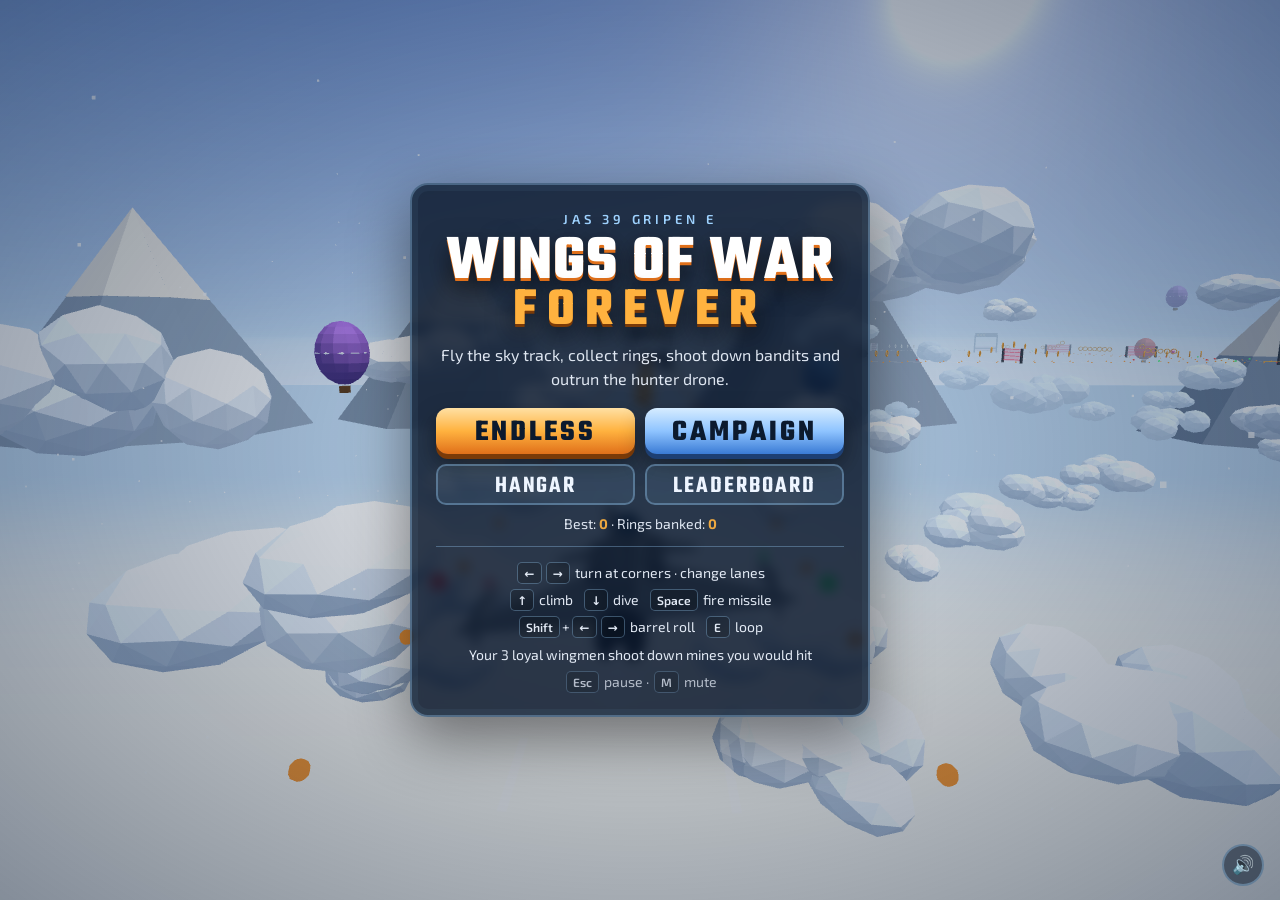
==== index.html @ 74e7300e "Final level 4 with the Sea Monster boss, bosses clear walls, glowing night mines, easier level 3 bos" ====
<!doctype html>
<html lang="en">
<head>
<meta charset="utf-8">
<meta name="viewport" content="width=device-width,initial-scale=1,maximum-scale=1,user-scalable=no,viewport-fit=cover">
<meta name="theme-color" content="#3a7bd5">
<title>Wings of War Forever</title>
<link rel="preload" href="game/fonts/teko-latin-700-normal.woff2" as="font" type="font/woff2" crossorigin>
<link rel="stylesheet" href="game/style.css">
</head>
<body>
<canvas id="game" aria-label="Wings of War Forever game"></canvas>

<div id="hud" class="hidden">
  <div class="hud-left">
    <div class="score" id="score">0</div>
    <div class="sub"><span id="dist">0</span> m <span class="mult" id="mult">x1</span></div>
  </div>
  <div class="hud-right">
    <div class="coins"><span class="coin-ico"></span><span id="coins">0</span></div>
    <button id="pauseBtn" class="icon-btn" aria-label="Pause">❚❚</button>
  </div>
  <div id="ammo"><span class="msl" id="mslL"></span><span class="loop-ico" id="loopIco">E</span><span class="msl" id="mslR"></span></div>
  <div id="topCenter">
    <div id="wingmen" title="Loyal wingmen: each one shoots down a mine you would have hit"><span class="lbl">Wingmen</span><span id="wmIcons" class="wm-icons"></span></div>
    <div id="levelBar" class="hidden"><div class="lbl" id="levelLbl"></div><div class="bar"><i id="levelFill"></i></div></div>
    <div id="bossBar" class="hidden"><div class="lbl" id="bossName"></div><div class="bar boss"><i id="bossFill"></i></div></div>
  </div>
  <div id="powers"></div>
  <div id="turnHint"></div>
  <div id="toast"></div>
</div>

<div id="menu" class="screen">
  <div class="panel">
    <div class="kicker">JAS 39 Gripen E</div>
    <h1><span>Wings of War</span><span>Forever</span></h1>
    <p class="tag">Fly the sky track, collect rings, shoot down bandits and outrun the hunter drone.</p>
    <div class="row-btns big">
      <button id="playBtn" class="big-btn">Endless</button>
      <button id="campaignBtn" class="big-btn alt">Campaign</button>
    </div>
    <div class="row-btns">
      <button id="hangarBtn" class="mid-btn">Hangar</button>
      <button id="boardBtn" class="mid-btn">Leaderboard</button>
    </div>
    <div class="best">Best: <b id="bestMenu">0</b> · Rings banked: <b id="bankMenu">0</b></div>
    <div class="controls">
      <div><kbd>←</kbd><kbd>→</kbd> turn at corners · change lanes</div>
      <div><kbd>↑</kbd> climb &nbsp; <kbd>↓</kbd> dive &nbsp; <kbd>Space</kbd> fire missile</div>
      <div><kbd>Shift</kbd>+<kbd>←</kbd><kbd>→</kbd> barrel roll &nbsp; <kbd>E</kbd> loop</div>
      <div>Your 3 loyal wingmen shoot down mines you would hit</div>
      <div class="touch-only">Phone: swipe to steer, climb and dive · tap to fire</div>
      <div class="dim"><kbd>Esc</kbd> pause · <kbd>M</kbd> mute</div>
    </div>
  </div>
</div>

<div id="board" class="screen hidden">
  <div class="panel">
    <div class="kicker">Top pilots on this device</div>
    <h2>Leaderboard</h2>
    <ol id="boardList" class="board"></ol>
    <button id="boardBack" class="big-btn">Back</button>
  </div>
</div>

<div id="hangar" class="screen hidden">
  <div class="panel">
    <div class="kicker">Paint your Gripen</div>
    <h2>Hangar</h2>
    <div class="best">Rings banked: <b id="hangarBank">0</b></div>
    <div id="skinList" class="skins"></div>
    <button id="hangarBack" class="big-btn">Back</button>
  </div>
</div>

<div id="campaign" class="screen hidden">
  <div class="panel">
    <div class="kicker">Four levels · four bosses</div>
    <h2>Campaign</h2>
    <div id="levelList" class="levels"></div>
    <button id="campaignBack" class="big-btn">Back</button>
  </div>
</div>

<div id="levelDone" class="screen hidden">
  <div class="panel">
    <div class="kicker" id="ldKicker">Level complete</div>
    <h2 id="ldTitle">Boss down!</h2>
    <div class="stats">
      <div><span>Total score</span><b id="ldScore">0</b></div>
      <div><span>Rings</span><b id="ldRings">0</b></div>
      <div><span>Bandits</span><b id="ldKills">0</b></div>
    </div>
    <button id="ldNext" class="big-btn">Next level</button>
    <button id="ldMenu" class="link-btn">Menu</button>
  </div>
</div>

<div id="pause" class="screen hidden">
  <div class="panel small">
    <h2>Paused</h2>
    <button id="resumeBtn" class="big-btn">Resume</button>
    <button id="quitBtn" class="link-btn">Back to menu</button>
  </div>
</div>

<div id="over" class="screen hidden">
  <div class="panel">
    <div class="kicker" id="deathMsg">Mission over</div>
    <h2 id="overTitle">Shot down</h2>
    <div class="stats">
      <div><span>Score</span><b id="finalScore">0</b></div>
      <div><span>Distance</span><b id="finalDist">0 m</b></div>
      <div><span>Rings</span><b id="finalCoins">0</b></div>
    </div>
    <div class="best" id="newBest">Best: <b>0</b></div>
    <div id="nameRow" class="name-row hidden">
      <label for="nameInput">Top 10! Your callsign:</label>
      <div class="name-input">
        <input id="nameInput" maxlength="12" autocomplete="off" spellcheck="false">
        <button id="saveBtn" class="mid-btn">Save</button>
      </div>
    </div>
    <button id="againBtn" class="big-btn">Fly again</button>
    <button id="overBoardBtn" class="link-btn">Leaderboard</button>
    <button id="menuBtn" class="link-btn">Menu</button>
  </div>
</div>

<button id="muteBtn" class="icon-btn mute" aria-label="Mute">🔊</button>
<div id="loading" class="screen"><div class="panel small"><h2>Loading…</h2></div></div>

<script type="module" src="game/main.js"></script>
</body>
</html>
---- game/style.css ----
@font-face { font-family: "Teko"; font-weight: 500; font-display: swap; src: url("fonts/teko-latin-500-normal.woff2") format("woff2"); }
@font-face { font-family: "Teko"; font-weight: 600; font-display: swap; src: url("fonts/teko-latin-600-normal.woff2") format("woff2"); }
@font-face { font-family: "Teko"; font-weight: 700; font-display: swap; src: url("fonts/teko-latin-700-normal.woff2") format("woff2"); }
@font-face { font-family: "Exo 2"; font-weight: 400; font-display: swap; src: url("fonts/exo-2-latin-400-normal.woff2") format("woff2"); }
@font-face { font-family: "Exo 2"; font-weight: 600; font-display: swap; src: url("fonts/exo-2-latin-600-normal.woff2") format("woff2"); }
@font-face { font-family: "Exo 2"; font-weight: 700; font-display: swap; src: url("fonts/exo-2-latin-700-normal.woff2") format("woff2"); }

:root {
  --accent: #ffb23f;
  --accent-deep: #e0701a;
  --sky: #9fd3ff;
  --ink: #0c1a2e;
  --paper: #eef5ff;
  --panel: rgba(12, 26, 46, 0.84);
  --line: rgba(159, 211, 255, 0.35);
  --display: "Teko", "Arial Narrow", "Impact", sans-serif;
  --body: "Exo 2", "Segoe UI", system-ui, sans-serif;
}
* { box-sizing: border-box; }
html, body {
  margin: 0; height: 100%; overflow: hidden; background: #3a7bd5;
  font-family: var(--body); color: var(--paper);
  -webkit-user-select: none; user-select: none; touch-action: none;
  -webkit-tap-highlight-color: transparent;
}
canvas#game { position: fixed; inset: 0; width: 100%; height: 100%; display: block; }
.hidden { display: none !important; }

/* ---------- HUD ---------- */
#hud { position: fixed; inset: 0; pointer-events: none; }
.hud-left { position: absolute; top: max(12px, env(safe-area-inset-top)); left: 16px; }
.hud-right { position: absolute; top: max(14px, env(safe-area-inset-top)); right: 16px; display: flex; gap: 12px; align-items: center; }
.score { font-family: var(--display); font-size: 46px; line-height: .9; font-weight: 600; letter-spacing: .02em; text-shadow: 0 2px 0 #0008, 0 0 14px #0005; font-variant-numeric: tabular-nums; }
.sub { font-size: 15px; font-weight: 600; text-shadow: 0 1px 0 #0009; font-variant-numeric: tabular-nums; }
.mult { display: inline-block; margin-left: 6px; padding: 0 8px; border-radius: 10px; background: var(--accent); color: var(--ink); font-weight: 700; font-size: 13px; }
.coins { display: flex; align-items: center; gap: 7px; font-family: var(--display); font-size: 34px; font-weight: 600; line-height: 1; text-shadow: 0 2px 0 #0008; font-variant-numeric: tabular-nums; }
.coin-ico { width: 20px; height: 20px; border-radius: 50%; border: 4px solid var(--accent); box-shadow: 0 0 10px #ffb23faa; }
#ammo { position: absolute; bottom: max(18px, env(safe-area-inset-bottom)); left: 50%; transform: translateX(-50%); display: flex; gap: 10px; }
.msl { width: 34px; height: 8px; border-radius: 4px 8px 8px 4px; background: #fff; box-shadow: 0 0 8px #fff8; transition: opacity .2s; }
.msl.empty { opacity: .2; }
#powers { position: absolute; top: calc(max(12px, env(safe-area-inset-top)) + 76px); left: 16px; display: flex; flex-direction: column; gap: 6px; }
.power { display: flex; align-items: center; gap: 8px; font-size: 13px; font-weight: 700; text-shadow: 0 1px 0 #000a; }
.power .bar { width: 90px; height: 7px; border-radius: 4px; background: #0006; overflow: hidden; }
.power .bar i { display: block; height: 100%; border-radius: 4px; }
#toast, #turnHint {
  position: absolute; left: 50%; transform: translate(-50%, 0) scale(.9); opacity: 0;
  font-family: var(--display); font-weight: 700; color: var(--accent); text-shadow: 0 3px 0 #000a, 0 0 18px #0008;
  transition: opacity .2s, transform .2s; white-space: nowrap; letter-spacing: .04em; text-transform: uppercase;
}
#toast { top: 22%; font-size: 44px; }
#turnHint { top: 36%; font-size: 64px; color: #fff; }
#toast.show, #turnHint.show { opacity: 1; transform: translate(-50%, 0) scale(1); }

.icon-btn {
  pointer-events: auto; width: 42px; height: 42px; border-radius: 50%; border: 2px solid var(--line);
  background: rgba(12, 26, 46, 0.55); color: var(--paper); font-size: 15px; cursor: pointer;
  display: grid; place-items: center; padding: 0;
}
.icon-btn:hover { border-color: var(--accent); }
.mute { position: fixed; bottom: max(14px, env(safe-area-inset-bottom)); right: 16px; z-index: 20; font-size: 18px; }

/* ---------- Screens ---------- */
.screen {
  position: fixed; inset: 0; display: grid; place-items: center; padding: 16px; z-index: 10;
  background: radial-gradient(ellipse at center, rgba(10, 30, 60, 0.05), rgba(10, 30, 60, 0.5));
}
.panel {
  width: min(460px, 100%); text-align: center; padding: 26px 24px 20px; border-radius: 18px;
  background: var(--panel); border: 2px solid var(--line);
  box-shadow: 0 20px 60px #0007, inset 0 0 0 6px rgba(159, 211, 255, 0.05);
  backdrop-filter: blur(6px); -webkit-backdrop-filter: blur(6px);
}
.panel.small { width: min(320px, 100%); }
#deathMsg { white-space: normal; letter-spacing: .12em; line-height: 1.45; }
.kicker { font-size: 13px; font-weight: 600; letter-spacing: .3em; text-transform: uppercase; color: var(--sky); white-space: nowrap; }
h1 {
  margin: 10px 0 6px; font-family: var(--display); font-weight: 700; line-height: .82; letter-spacing: .03em;
  text-transform: uppercase; color: #fff;
  text-shadow: 0 3px 0 var(--accent-deep), 0 10px 26px #000a;
}
h1 span { display: block; white-space: nowrap; }
h1 span:first-child { font-size: clamp(40px, 12.5vw, 64px); }
h1 span:last-child { font-size: clamp(34px, 10.5vw, 54px); color: var(--accent); text-shadow: 0 3px 0 #7a3a08, 0 10px 26px #000a; letter-spacing: .18em; }
h2 { margin: 4px 0 12px; font-family: var(--display); font-size: 48px; line-height: 1; font-weight: 700; color: #fff; text-transform: uppercase; letter-spacing: .04em; }
.tag { margin: 10px 0 18px; opacity: .92; line-height: 1.45; }
.big-btn {
  display: block; width: 100%; margin: 6px 0 12px; padding: 10px 18px 6px; border: 0; border-radius: 12px; cursor: pointer;
  font-family: var(--display); font-size: 34px; line-height: 1; font-weight: 700; letter-spacing: .1em; text-transform: uppercase;
  color: var(--ink); background: linear-gradient(#ffe0a3, var(--accent) 50%, var(--accent-deep));
  box-shadow: 0 5px 0 #7a3a08, 0 10px 24px #0007;
}
.big-btn:active { transform: translateY(3px); box-shadow: 0 2px 0 #7a3a08; }
.link-btn { background: none; border: 0; color: var(--paper); opacity: .8; font: inherit; cursor: pointer; text-decoration: underline; padding: 6px; }
.best { font-size: 14px; opacity: .92; margin: 4px 0 10px; }
.best b { color: var(--accent); }
#newBest.record b, #newBest.record { color: var(--accent); font-weight: 700; }
.controls { margin-top: 14px; padding-top: 12px; border-top: 1px solid var(--line); font-size: 14px; line-height: 1.95; opacity: .94; }
.controls .dim { opacity: .75; }
kbd {
  display: inline-block; min-width: 24px; padding: 0 6px; margin: 0 2px; border-radius: 5px; border: 1px solid var(--line);
  background: #0003; font: 600 12px/20px var(--body);
}
.touch-only { display: none; }
@media (hover: none) and (pointer: coarse) { .touch-only { display: block; } }
.stats { display: grid; grid-template-columns: repeat(3, 1fr); gap: 8px; margin: 6px 0 12px; }
.stats div { background: #0003; border-radius: 10px; padding: 8px 4px 4px; }
.stats span { display: block; font-size: 11px; letter-spacing: .14em; text-transform: uppercase; opacity: .75; }
.stats b { font-family: var(--display); font-size: 32px; line-height: 1.1; font-weight: 600; color: var(--paper); font-variant-numeric: tabular-nums; }
@media (max-width: 420px) {
  .panel { padding: 22px 16px 16px; }
  .score { font-size: 38px; }
  #turnHint { font-size: 52px; }
}

/* ---------- menu buttons, leaderboard, hangar, name entry ---------- */
.row-btns { display: grid; grid-template-columns: 1fr 1fr; gap: 10px; margin: 0 0 10px; }
.mid-btn {
  padding: 8px 12px 5px; border-radius: 10px; border: 2px solid var(--line); cursor: pointer;
  background: rgba(159, 211, 255, 0.1); color: var(--paper);
  font-family: var(--display); font-size: 24px; line-height: 1; font-weight: 600; letter-spacing: .08em; text-transform: uppercase;
}
.mid-btn:hover:not(:disabled) { border-color: var(--accent); color: #fff; }
.mid-btn:disabled { opacity: .45; cursor: default; }
.mid-btn.on { background: var(--accent); color: var(--ink); border-color: var(--accent); }
.board { list-style: none; margin: 6px 0 14px; padding: 0; text-align: left; counter-reset: rank; }
.board li {
  counter-increment: rank; display: grid; grid-template-columns: 34px 1fr auto auto; gap: 10px; align-items: baseline;
  padding: 6px 10px; border-radius: 8px; font-variant-numeric: tabular-nums;
}
.board li:nth-child(odd) { background: #0003; }
.board li::before { content: counter(rank); font-family: var(--display); font-size: 24px; line-height: 1; color: var(--sky); }
.board li:nth-child(-n+3)::before { color: var(--accent); }
.board li.me { outline: 2px solid var(--accent); }
.board .nm { font-weight: 600; overflow: hidden; text-overflow: ellipsis; white-space: nowrap; }
.board .sc { font-family: var(--display); font-size: 24px; line-height: 1; }
.board .ds { font-size: 12px; opacity: .7; min-width: 52px; text-align: right; }
.board .empty { opacity: .7; text-align: center; display: block; padding: 16px; }
.board .empty::before { content: none; }
.skins { display: grid; grid-template-columns: 1fr 1fr; gap: 10px; margin: 8px 0 14px; }
.skin { background: #0003; border-radius: 12px; padding: 10px; display: flex; flex-direction: column; gap: 8px; align-items: stretch; }
.skin.equipped { outline: 2px solid var(--accent); }
.swatch { height: 46px; border-radius: 8px; box-shadow: inset 0 0 0 1px #fff3; }
.skin-name { font-weight: 700; }
.skin .mid-btn { font-size: 20px; }
.name-row { margin: 4px 0 12px; }
.name-row label { display: block; font-size: 13px; font-weight: 600; color: var(--accent); margin-bottom: 6px; }
.name-input { display: flex; gap: 8px; }
.name-input input {
  flex: 1; min-width: 0; padding: 8px 12px; border-radius: 10px; border: 2px solid var(--line); background: #0004; color: #fff;
  font: 600 18px var(--body); -webkit-user-select: text; user-select: text;
}
.name-input input:focus { outline: none; border-color: var(--accent); }
.loop-ico {
  width: 26px; height: 26px; margin-top: -9px; border-radius: 50%; border: 2px solid #fff; display: grid; place-items: center;
  font: 700 13px var(--body); color: #fff; box-shadow: 0 0 8px #fff8; transition: opacity .2s;
}
.loop-ico.empty { opacity: .25; }
@media (max-width: 420px) { .skins { grid-template-columns: 1fr 1fr; } .board li { gap: 6px; } }

/* ---------- campaign, wingmen, level and boss bars ---------- */
.row-btns.big { margin-bottom: 10px; }
.row-btns.big .big-btn { margin: 0; font-size: 30px; }
.big-btn.alt { background: linear-gradient(#d6ecff, #8fc4ff 50%, #3a7bd5); box-shadow: 0 5px 0 #1d3f73, 0 10px 24px #0007; }
.big-btn.alt:active { box-shadow: 0 2px 0 #1d3f73; }
#topCenter {
  position: absolute; top: max(12px, env(safe-area-inset-top)); left: 50%; transform: translateX(-50%);
  display: flex; flex-direction: column; align-items: center; gap: 6px; width: min(44vw, 300px); text-shadow: 0 1px 0 #0009;
}
#wingmen { display: flex; align-items: center; gap: 6px; }
#topCenter .lbl { font-size: 11px; font-weight: 700; letter-spacing: .16em; text-transform: uppercase; }
.wm-icons { display: flex; gap: 3px; }
.wm svg { width: 22px; height: 22px; fill: #fff; display: block; filter: drop-shadow(0 1px 1px #0009); }
.wm.lost svg { fill: none; stroke: #ffffff80; stroke-width: 1.2; }
#levelBar, #bossBar { width: 100%; text-align: center; }
#topCenter .bar { height: 8px; border-radius: 4px; background: #0006; overflow: hidden; margin-top: 3px; }
#topCenter .bar i { display: block; height: 100%; width: 0; background: var(--accent); border-radius: 4px; transition: width .2s; }
#topCenter .bar.boss { height: 12px; border: 1px solid #ff6a6a99; }
#topCenter .bar.boss i { background: linear-gradient(90deg, #ff3b3b, #ff8a3b); }
#bossName { color: #ffc2c2; }
.levels { display: flex; flex-direction: column; gap: 8px; margin: 8px 0 14px; }
.level-card { display: grid; grid-template-columns: 58px 1fr auto; gap: 12px; align-items: center; background: #0003; border-radius: 12px; padding: 8px 10px 8px 8px; text-align: left; }
.level-card .swatch { height: 52px; }
.level-card .t { font-family: var(--display); font-size: 28px; line-height: .95; font-weight: 600; }
.level-card .d { font-size: 12px; opacity: .8; line-height: 1.35; }
.level-card.locked { opacity: .55; }
.level-card.cleared .t::after { content: " ✓"; color: var(--accent); }
@media (max-width: 420px) {
  #topCenter { top: calc(max(12px, env(safe-area-inset-top)) + 48px); width: 62vw; }
  .row-btns.big .big-btn { font-size: 26px; }
}
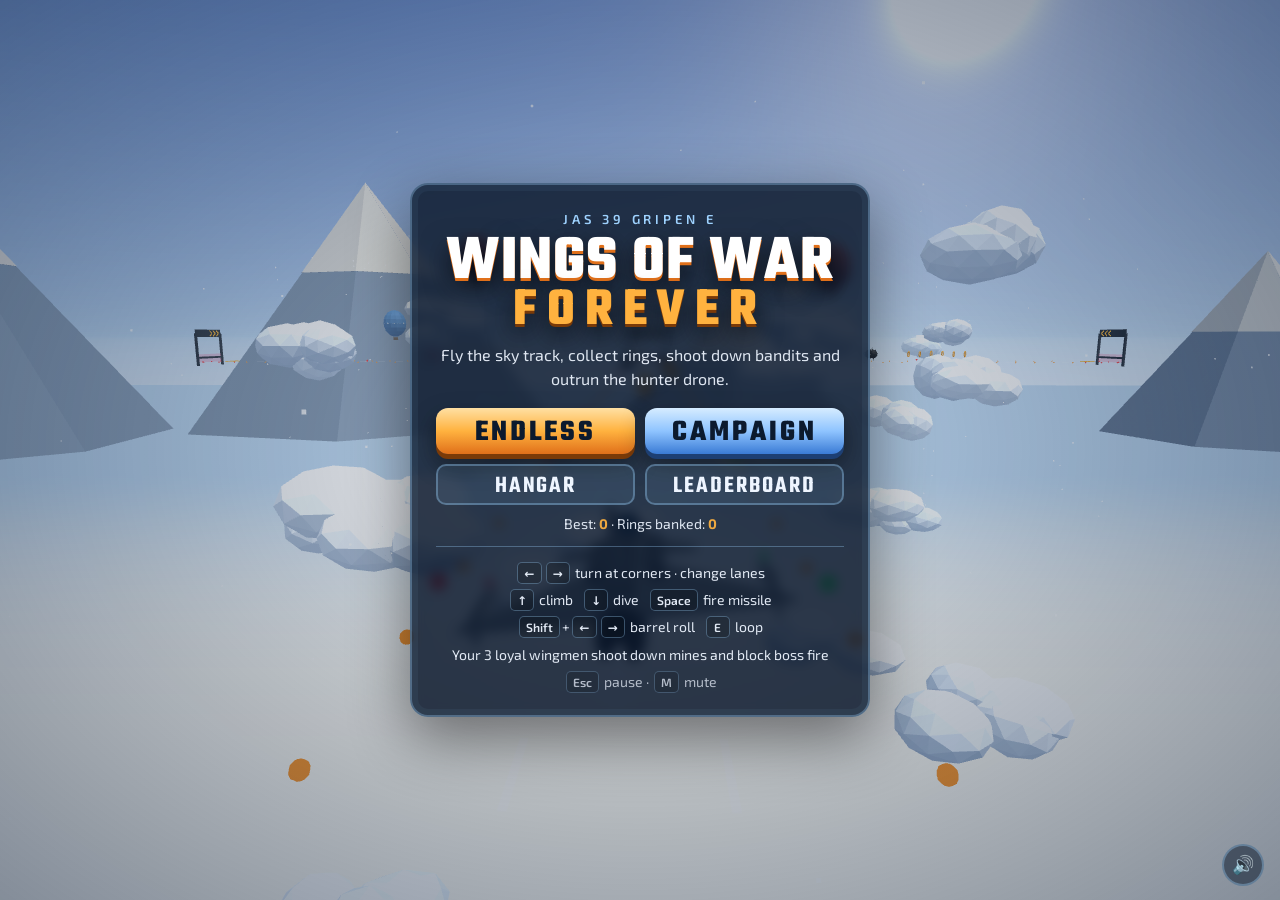
==== commit 6a33337d: "Boss-fight anthem and cruise music, wingmen block boss fire - Music: two original tracks synthesized" ====
--- a/index.html
+++ b/index.html
@@ -49,7 +49,7 @@
       <div><kbd>←</kbd><kbd>→</kbd> turn at corners · change lanes</div>
       <div><kbd>↑</kbd> climb &nbsp; <kbd>↓</kbd> dive &nbsp; <kbd>Space</kbd> fire missile</div>
       <div><kbd>Shift</kbd>+<kbd>←</kbd><kbd>→</kbd> barrel roll &nbsp; <kbd>E</kbd> loop</div>
-      <div>Your 3 loyal wingmen shoot down mines you would hit</div>
+      <div>Your 3 loyal wingmen shoot down mines and block boss fire</div>
       <div class="touch-only">Phone: swipe to steer, climb and dive · tap to fire</div>
       <div class="dim"><kbd>Esc</kbd> pause · <kbd>M</kbd> mute</div>
     </div>
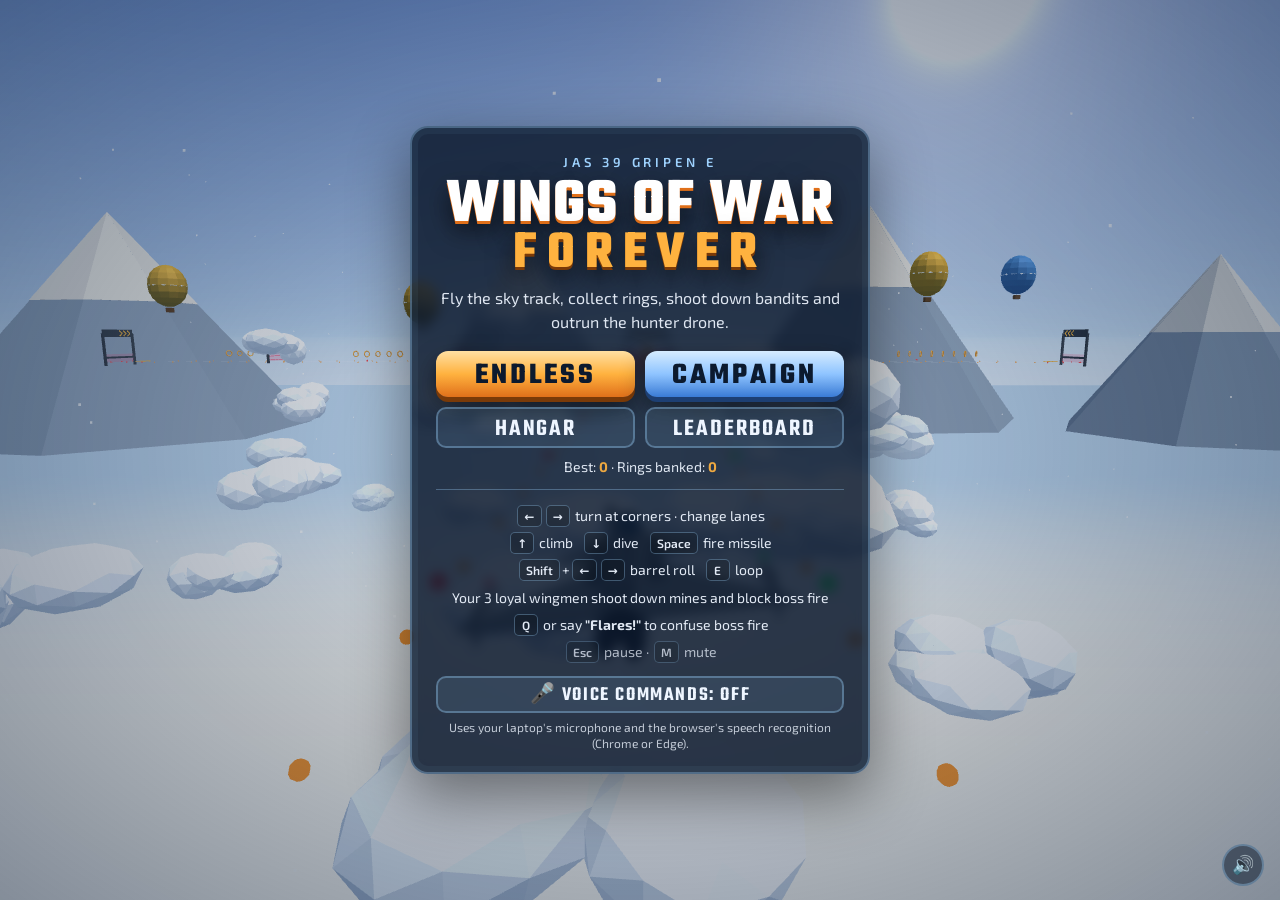
==== commit ddcef3c4: "Flares with a voice command through the laptop microphone - Flares: Q, the on-screen Flares button, " ====
--- a/index.html
+++ b/index.html
@@ -20,6 +20,8 @@
     <div class="coins"><span class="coin-ico"></span><span id="coins">0</span></div>
     <button id="pauseBtn" class="icon-btn" aria-label="Pause">❚❚</button>
   </div>
+  <button id="flareBtn" class="flare-btn" aria-label="Deploy flares"><span class="fl-name">Flares</span><span class="fl-sub" id="flareSub">Q · say "flares"</span><i id="flareFill"></i></button>
+  <div id="micBadge" class="mic-badge hidden" title="Listening for voice commands"><span class="dot"></span><span id="micLabel">Mic</span><b id="micLevel"><i></i></b></div>
   <div id="ammo"><span class="msl" id="mslL"></span><span class="loop-ico" id="loopIco">E</span><span class="msl" id="mslR"></span></div>
   <div id="topCenter">
     <div id="wingmen" title="Loyal wingmen: each one shoots down a mine you would have hit"><span class="lbl">Wingmen</span><span id="wmIcons" class="wm-icons"></span></div>
@@ -51,7 +53,12 @@
       <div><kbd>Shift</kbd>+<kbd>←</kbd><kbd>→</kbd> barrel roll &nbsp; <kbd>E</kbd> loop</div>
       <div>Your 3 loyal wingmen shoot down mines and block boss fire</div>
       <div class="touch-only">Phone: swipe to steer, climb and dive · tap to fire</div>
+      <div><kbd>Q</kbd> or say <b>"Flares!"</b> to confuse boss fire</div>
       <div class="dim"><kbd>Esc</kbd> pause · <kbd>M</kbd> mute</div>
+    </div>
+    <div class="voice-row">
+      <button id="voiceBtn" class="mid-btn">🎤 Voice commands: off</button>
+      <div class="voice-info" id="voiceInfo">Uses your laptop's microphone and the browser's speech recognition (Chrome or Edge).</div>
     </div>
   </div>
 </div>
--- a/game/style.css
+++ b/game/style.css
@@ -188,3 +188,34 @@
   #topCenter { top: calc(max(12px, env(safe-area-inset-top)) + 48px); width: 62vw; }
   .row-btns.big .big-btn { font-size: 26px; }
 }
+
+/* ---------- flares and voice commands ---------- */
+.flare-btn {
+  position: absolute; left: 16px; bottom: max(16px, env(safe-area-inset-bottom)); pointer-events: auto; cursor: pointer;
+  min-width: 112px; padding: 6px 12px 4px; border-radius: 12px; border: 2px solid #ffb23f; overflow: hidden;
+  background: rgba(12, 26, 46, 0.6); color: #fff; text-align: left; display: flex; flex-direction: column; position: absolute;
+}
+.flare-btn .fl-name { font-family: var(--display); font-size: 26px; line-height: 1; font-weight: 700; letter-spacing: .08em; text-transform: uppercase; color: #ffd27a; position: relative; z-index: 1; }
+.flare-btn .fl-sub { font-size: 11px; font-weight: 600; opacity: .85; position: relative; z-index: 1; }
+.flare-btn i { position: absolute; left: 0; bottom: 0; height: 100%; width: 0; background: #ffb23f33; transition: width .1s linear; }
+.flare-btn.cooldown { border-color: #ffffff40; }
+.flare-btn.cooldown .fl-name { color: #ffffff80; }
+.flare-btn.active { border-color: #fff; box-shadow: 0 0 22px #ffd27a; }
+.mic-badge {
+  position: absolute; left: 140px; bottom: calc(max(16px, env(safe-area-inset-bottom)) + 8px);
+  display: flex; align-items: center; gap: 6px; padding: 4px 9px; border-radius: 14px; background: rgba(12, 26, 46, 0.6);
+  font-size: 11px; font-weight: 700; max-width: 40vw;
+}
+.mic-badge #micLabel { white-space: nowrap; overflow: hidden; text-overflow: ellipsis; }
+.mic-badge .dot { width: 8px; height: 8px; border-radius: 50%; background: #ff4040; box-shadow: 0 0 8px #ff4040; animation: micpulse 1.2s infinite; flex: none; }
+.mic-badge b { width: 36px; height: 5px; border-radius: 3px; background: #0006; overflow: hidden; flex: none; }
+.mic-badge b i { display: block; height: 100%; width: 0; background: #6cff9e; }
+.mic-badge.heard { outline: 2px solid #ffd27a; }
+@keyframes micpulse { 50% { opacity: .35; } }
+.voice-row { margin-top: 10px; display: flex; flex-direction: column; gap: 6px; }
+.voice-row .mid-btn { font-size: 20px; }
+.voice-row .mid-btn.on { background: #ff4040; border-color: #ff4040; color: #fff; }
+.voice-info { font-size: 12px; opacity: .78; line-height: 1.4; }
+@media (max-width: 420px) { .mic-badge { left: 136px; max-width: 34vw; } }
+/* tall menus scroll on short screens instead of being cut off */
+.screen { overflow-y: auto; place-items: safe center; }
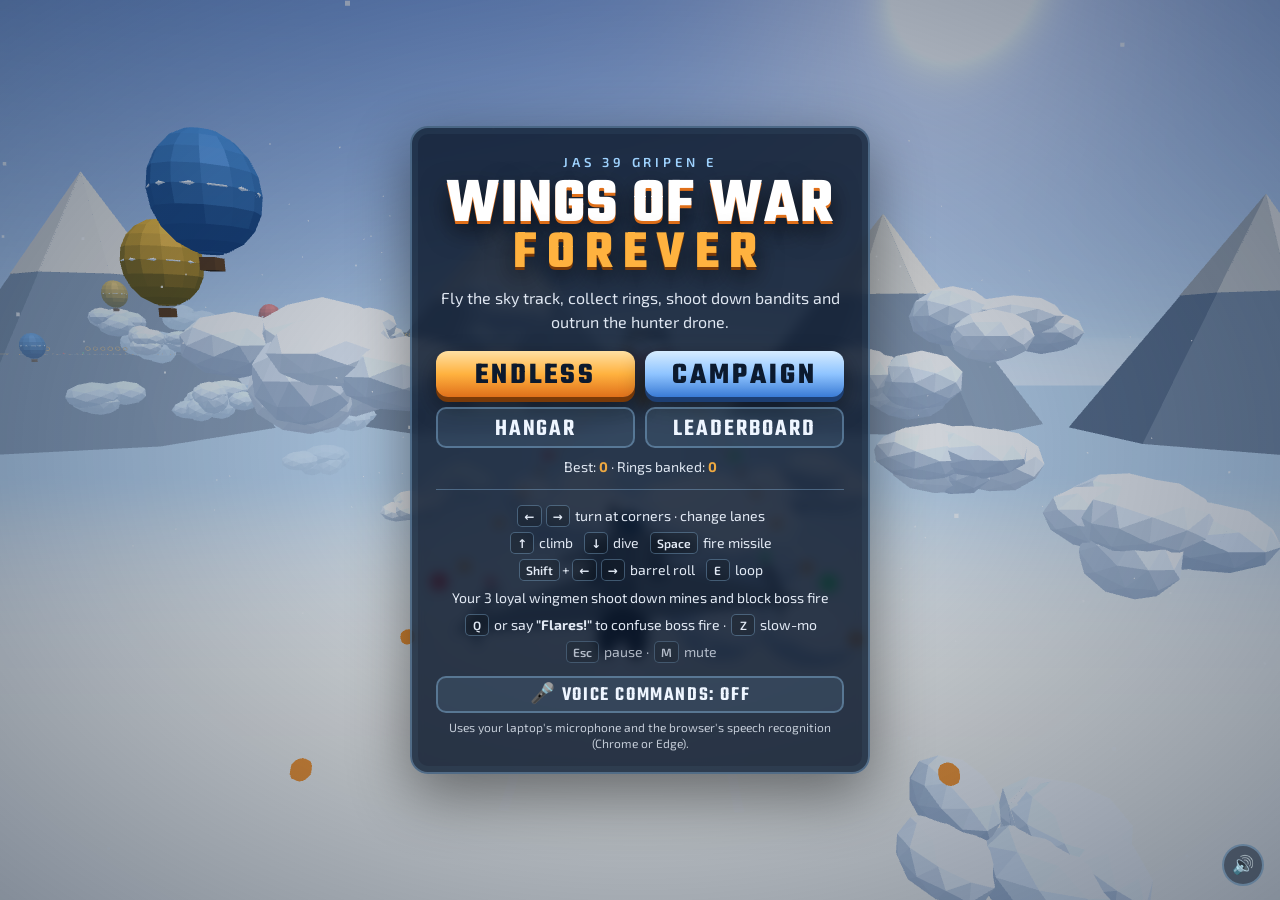
==== commit 9b9dd35b: "Flight path map after each run, and slow motion to give time to call flares - Flight path map: the r" ====
--- a/index.html
+++ b/index.html
@@ -20,7 +20,7 @@
     <div class="coins"><span class="coin-ico"></span><span id="coins">0</span></div>
     <button id="pauseBtn" class="icon-btn" aria-label="Pause">❚❚</button>
   </div>
-  <button id="flareBtn" class="flare-btn" aria-label="Deploy flares"><span class="fl-name">Flares</span><span class="fl-sub" id="flareSub">Q · say "flares"</span><i id="flareFill"></i></button>
+  <button id="flareBtn" class="flare-btn" aria-label="Deploy flares"><span class="fl-name">Flares</span><span class="fl-sub" id="flareSub">Q · say "flares"</span><span class="fl-slow" id="slowSub">Slow-mo ready</span><i id="flareFill"></i></button>
   <div id="micBadge" class="mic-badge hidden" title="Listening for voice commands"><span class="dot"></span><span id="micLabel">Mic</span><b id="micLevel"><i></i></b></div>
   <div id="ammo"><span class="msl" id="mslL"></span><span class="loop-ico" id="loopIco">E</span><span class="msl" id="mslR"></span></div>
   <div id="topCenter">
@@ -31,6 +31,16 @@
   <div id="powers"></div>
   <div id="turnHint"></div>
   <div id="toast"></div>
+</div>
+
+<div id="slowmo" aria-hidden="true">
+  <div class="sm-vignette"></div>
+  <div class="sm-lines"></div>
+  <div class="sm-box">
+    <div class="sm-title">Slow-mo</div>
+    <div class="sm-prompt" id="smPrompt">Say "Flares!"</div>
+    <div class="sm-bar"><i id="smBar"></i></div>
+  </div>
 </div>
 
 <div id="menu" class="screen">
@@ -53,7 +63,7 @@
       <div><kbd>Shift</kbd>+<kbd>←</kbd><kbd>→</kbd> barrel roll &nbsp; <kbd>E</kbd> loop</div>
       <div>Your 3 loyal wingmen shoot down mines and block boss fire</div>
       <div class="touch-only">Phone: swipe to steer, climb and dive · tap to fire</div>
-      <div><kbd>Q</kbd> or say <b>"Flares!"</b> to confuse boss fire</div>
+      <div><kbd>Q</kbd> or say <b>"Flares!"</b> to confuse boss fire · <kbd>Z</kbd> slow-mo</div>
       <div class="dim"><kbd>Esc</kbd> pause · <kbd>M</kbd> mute</div>
     </div>
     <div class="voice-row">
@@ -100,6 +110,7 @@
       <div><span>Rings</span><b id="ldRings">0</b></div>
       <div><span>Bandits</span><b id="ldKills">0</b></div>
     </div>
+    <div class="flightmap-wrap"><canvas id="mapDone" class="flightmap"></canvas><div class="map-legend" id="legendDone"></div></div>
     <button id="ldNext" class="big-btn">Next level</button>
     <button id="ldMenu" class="link-btn">Menu</button>
   </div>
@@ -122,6 +133,7 @@
       <div><span>Distance</span><b id="finalDist">0 m</b></div>
       <div><span>Rings</span><b id="finalCoins">0</b></div>
     </div>
+    <div class="flightmap-wrap"><canvas id="mapOver" class="flightmap"></canvas><div class="map-legend" id="legendOver"></div></div>
     <div class="best" id="newBest">Best: <b>0</b></div>
     <div id="nameRow" class="name-row hidden">
       <label for="nameInput">Top 10! Your callsign:</label>
--- a/game/style.css
+++ b/game/style.css
@@ -219,3 +219,27 @@
 @media (max-width: 420px) { .mic-badge { left: 136px; max-width: 34vw; } }
 /* tall menus scroll on short screens instead of being cut off */
 .screen { overflow-y: auto; place-items: safe center; }
+
+/* ---------- slow motion ---------- */
+#slowmo { position: fixed; inset: 0; pointer-events: none; z-index: 5; opacity: 0; transition: opacity .15s; }
+body.slowmo #slowmo { opacity: 1; }
+body.slowmo canvas#game { filter: saturate(.35) contrast(1.15) brightness(.95) hue-rotate(-12deg); }
+canvas#game { transition: filter .2s; }
+.sm-vignette { position: absolute; inset: 0; background: radial-gradient(ellipse at center, transparent 38%, rgba(4, 14, 34, .55) 72%, rgba(0, 4, 14, .9) 100%); }
+.sm-lines { position: absolute; inset: 0; opacity: .18; background: repeating-linear-gradient(0deg, #fff0 0 3px, #ffffff22 3px 4px); animation: smscan 1.2s linear infinite; }
+@keyframes smscan { to { background-position: 0 40px; } }
+.sm-box { position: absolute; left: 50%; top: 58%; transform: translateX(-50%); text-align: center; text-shadow: 0 2px 0 #000a, 0 0 22px #000; }
+.sm-title { font-family: var(--display); font-size: 22px; letter-spacing: .5em; text-transform: uppercase; color: #9fd3ff; }
+.sm-prompt { font-family: var(--display); font-size: 58px; line-height: 1; font-weight: 700; color: #fff; animation: smpulse .5s ease-in-out infinite alternate; white-space: nowrap; }
+@keyframes smpulse { to { transform: scale(1.06); color: #ffd27a; } }
+.sm-bar { width: 220px; height: 5px; margin: 10px auto 0; border-radius: 3px; background: #ffffff30; overflow: hidden; }
+.sm-bar i { display: block; height: 100%; width: 100%; background: #9fd3ff; }
+.flare-btn .fl-slow { font-size: 10px; font-weight: 700; letter-spacing: .06em; text-transform: uppercase; color: #9fd3ff; position: relative; z-index: 1; }
+@media (max-width: 420px) { .sm-prompt { font-size: 44px; } }
+
+/* ---------- flight path map ---------- */
+.flightmap-wrap { margin: 0 0 10px; }
+.flightmap { display: block; width: 100%; height: 190px; border-radius: 12px; background: #06121f; box-shadow: inset 0 0 0 1px #9fd3ff30; }
+.map-legend { display: flex; flex-wrap: wrap; justify-content: center; gap: 4px 12px; margin-top: 6px; font-size: 11px; opacity: .85; }
+.map-legend span { display: inline-flex; align-items: center; gap: 4px; }
+.map-legend i { display: inline-block; width: 9px; height: 9px; border-radius: 50%; }
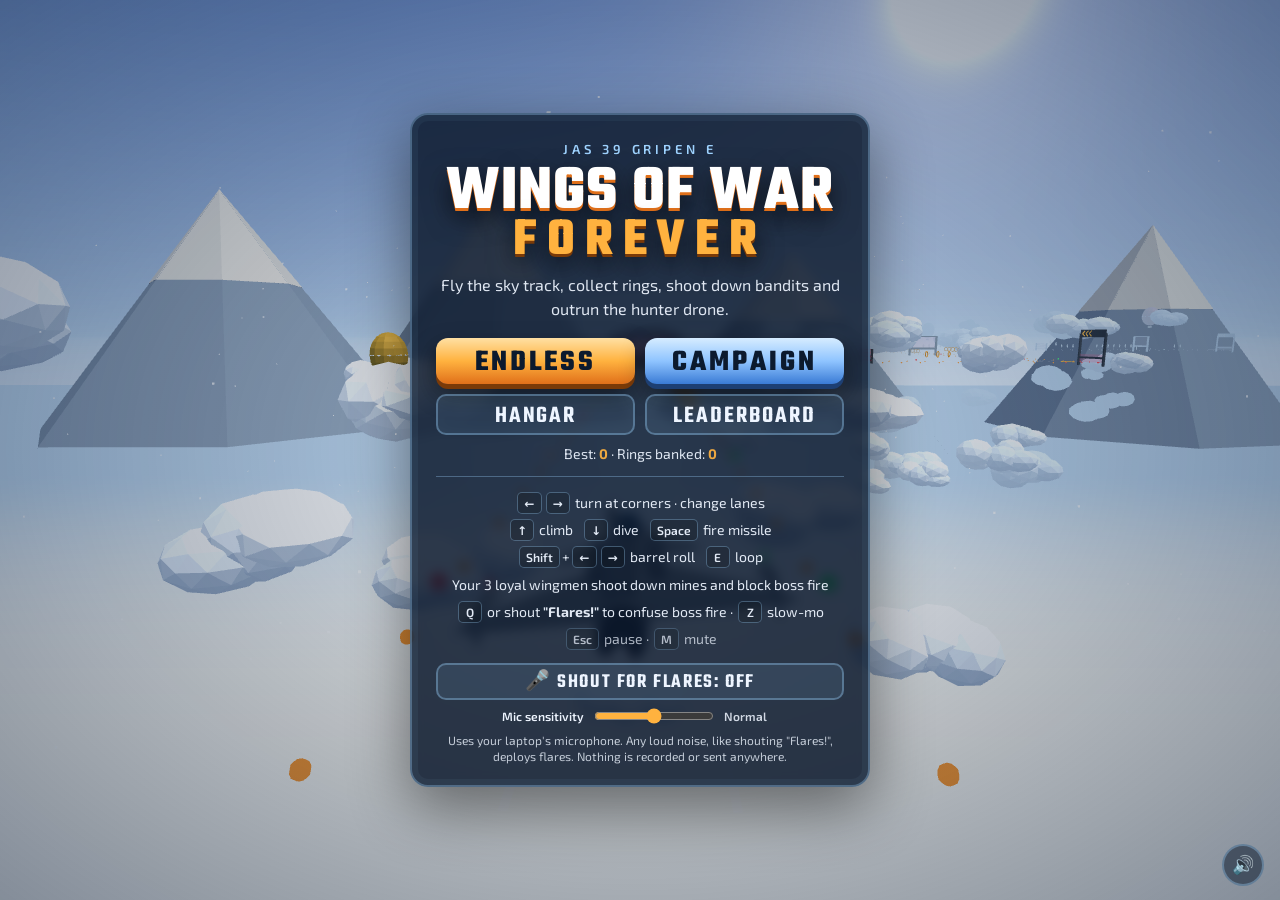
==== commit 6ef3e7a8: "Shout for flares: any loud noise into the laptop microphone deploys flares Speech recognition was un" ====
--- a/index.html
+++ b/index.html
@@ -20,8 +20,8 @@
     <div class="coins"><span class="coin-ico"></span><span id="coins">0</span></div>
     <button id="pauseBtn" class="icon-btn" aria-label="Pause">❚❚</button>
   </div>
-  <button id="flareBtn" class="flare-btn" aria-label="Deploy flares"><span class="fl-name">Flares</span><span class="fl-sub" id="flareSub">Q · say "flares"</span><span class="fl-slow" id="slowSub">Slow-mo ready</span><i id="flareFill"></i></button>
-  <div id="micBadge" class="mic-badge hidden" title="Listening for voice commands"><span class="dot"></span><span id="micLabel">Mic</span><b id="micLevel"><i></i></b></div>
+  <button id="flareBtn" class="flare-btn" aria-label="Deploy flares"><span class="fl-name">Flares</span><span class="fl-sub" id="flareSub">Q · tap</span><span class="fl-slow" id="slowSub">Slow-mo ready</span><i id="flareFill"></i></button>
+  <div id="micBadge" class="mic-badge hidden" title="Listening for voice commands"><span class="dot"></span><span id="micLabel">Mic</span><b id="micLevel"><i></i><u id="micThr"></u></b></div>
   <div id="ammo"><span class="msl" id="mslL"></span><span class="loop-ico" id="loopIco">E</span><span class="msl" id="mslR"></span></div>
   <div id="topCenter">
     <div id="wingmen" title="Loyal wingmen: each one shoots down a mine you would have hit"><span class="lbl">Wingmen</span><span id="wmIcons" class="wm-icons"></span></div>
@@ -63,12 +63,13 @@
       <div><kbd>Shift</kbd>+<kbd>←</kbd><kbd>→</kbd> barrel roll &nbsp; <kbd>E</kbd> loop</div>
       <div>Your 3 loyal wingmen shoot down mines and block boss fire</div>
       <div class="touch-only">Phone: swipe to steer, climb and dive · tap to fire</div>
-      <div><kbd>Q</kbd> or say <b>"Flares!"</b> to confuse boss fire · <kbd>Z</kbd> slow-mo</div>
+      <div><kbd>Q</kbd> or shout <b>"Flares!"</b> to confuse boss fire · <kbd>Z</kbd> slow-mo</div>
       <div class="dim"><kbd>Esc</kbd> pause · <kbd>M</kbd> mute</div>
     </div>
     <div class="voice-row">
-      <button id="voiceBtn" class="mid-btn">🎤 Voice commands: off</button>
-      <div class="voice-info" id="voiceInfo">Uses your laptop's microphone and the browser's speech recognition (Chrome or Edge).</div>
+      <button id="voiceBtn" class="mid-btn">🎤 Shout for flares: off</button>
+      <label class="sens">Mic sensitivity <input type="range" id="micSens" min="1" max="5" step="1" value="3"><span id="micSensVal">Normal</span></label>
+      <div class="voice-info" id="voiceInfo">Uses your laptop's microphone. Any loud noise, like shouting "Flares!", deploys flares. Nothing is recorded or sent anywhere.</div>
     </div>
   </div>
 </div>
--- a/game/style.css
+++ b/game/style.css
@@ -243,3 +243,11 @@
 .map-legend { display: flex; flex-wrap: wrap; justify-content: center; gap: 4px 12px; margin-top: 6px; font-size: 11px; opacity: .85; }
 .map-legend span { display: inline-flex; align-items: center; gap: 4px; }
 .map-legend i { display: inline-block; width: 9px; height: 9px; border-radius: 50%; }
+
+/* loud-noise trigger: threshold marker on the mic meter, sensitivity slider */
+.mic-badge b { position: relative; width: 48px; }
+.mic-badge b u { position: absolute; top: -2px; bottom: -2px; width: 2px; background: #ffd27a; left: 60%; }
+.mic-badge b i.hot { background: #ffd27a; }
+.sens { display: flex; align-items: center; justify-content: center; gap: 8px; font-size: 12px; font-weight: 600; }
+.sens input { width: 120px; accent-color: #ffb23f; }
+.sens span { min-width: 54px; text-align: left; opacity: .85; }
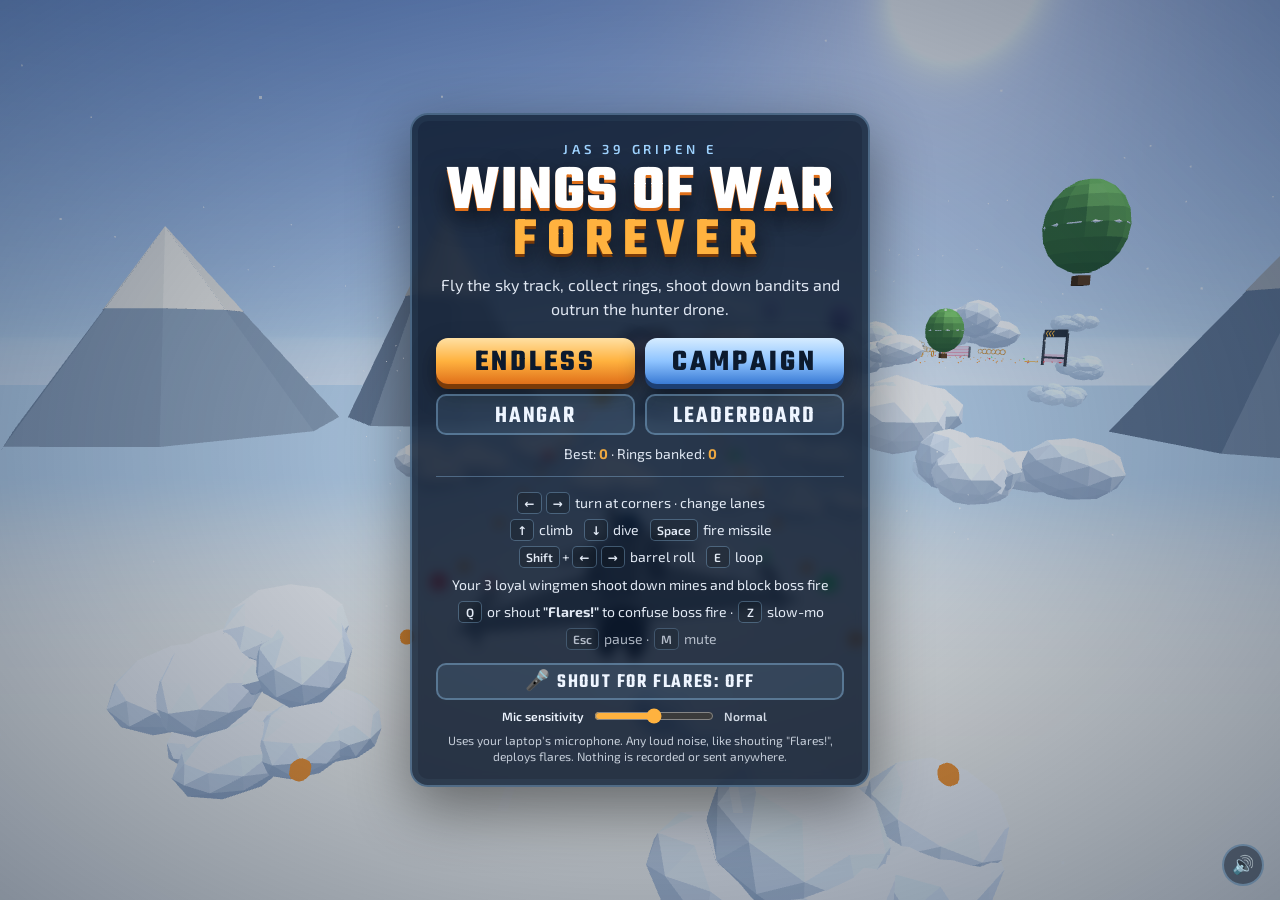
==== commit f87882fb: "Pilot debrief after every run, and a landing and taxi to the hangar after a won level - Pilot debrie" ====
--- a/index.html
+++ b/index.html
@@ -32,6 +32,13 @@
   <div id="turnHint"></div>
   <div id="toast"></div>
 </div>
+
+<div id="landingUi" class="hidden">
+  <div class="land-bars"></div>
+  <div class="land-cap"><span id="landKicker">Mission accomplished</span><b id="landCap">Returning to base</b></div>
+  <button id="skipBtn" class="skip-btn">Skip ▸</button>
+</div>
+<div id="fade"></div>
 
 <div id="slowmo" aria-hidden="true">
   <div class="sm-vignette"></div>
@@ -112,6 +119,7 @@
       <div><span>Bandits</span><b id="ldKills">0</b></div>
     </div>
     <div class="flightmap-wrap"><canvas id="mapDone" class="flightmap"></canvas><div class="map-legend" id="legendDone"></div></div>
+    <div class="debrief" id="debriefDone"></div>
     <button id="ldNext" class="big-btn">Next level</button>
     <button id="ldMenu" class="link-btn">Menu</button>
   </div>
@@ -135,6 +143,7 @@
       <div><span>Rings</span><b id="finalCoins">0</b></div>
     </div>
     <div class="flightmap-wrap"><canvas id="mapOver" class="flightmap"></canvas><div class="map-legend" id="legendOver"></div></div>
+    <div class="debrief" id="debriefOver"></div>
     <div class="best" id="newBest">Best: <b>0</b></div>
     <div id="nameRow" class="name-row hidden">
       <label for="nameInput">Top 10! Your callsign:</label>
--- a/game/style.css
+++ b/game/style.css
@@ -251,3 +251,40 @@
 .sens { display: flex; align-items: center; justify-content: center; gap: 8px; font-size: 12px; font-weight: 600; }
 .sens input { width: 120px; accent-color: #ffb23f; }
 .sens span { min-width: 54px; text-align: left; opacity: .85; }
+
+/* ---------- pilot debrief ---------- */
+.flightmap { height: 150px; }
+.debrief { margin: 0 0 10px; padding: 10px; border-radius: 12px; background: #0003; text-align: left; }
+.debrief .db-head { display: flex; align-items: center; gap: 12px; margin-bottom: 8px; }
+.debrief .grade {
+  flex: none; width: 54px; height: 54px; border-radius: 12px; display: grid; place-items: center;
+  font-family: var(--display); font-size: 46px; line-height: 1; font-weight: 700; color: var(--ink); padding-top: 6px;
+  background: linear-gradient(#ffe0a3, var(--accent) 60%, var(--accent-deep)); box-shadow: 0 3px 0 #7a3a08;
+}
+.debrief .grade.g-S { background: linear-gradient(#ffffff, #9fe8ff 50%, #3a9bd5); box-shadow: 0 3px 0 #1d4f73, 0 0 16px #9fe8ff88; }
+.debrief .grade.g-C, .debrief .grade.g-D { background: linear-gradient(#e0e6ee, #9aa6b4 60%, #6b7684); box-shadow: 0 3px 0 #3a424c; }
+.debrief .db-title { font-family: var(--display); font-size: 24px; line-height: 1; font-weight: 600; letter-spacing: .06em; text-transform: uppercase; }
+.debrief .db-rating { font-size: 12px; opacity: .8; }
+.debrief .db-grid { display: grid; grid-template-columns: 1fr 1fr; gap: 4px 14px; }
+.debrief .db-row { display: flex; justify-content: space-between; gap: 8px; font-size: 12.5px; border-bottom: 1px solid #ffffff12; padding: 3px 0; }
+.debrief .db-row span { opacity: .78; }
+.debrief .db-row b { font-weight: 700; font-variant-numeric: tabular-nums; white-space: nowrap; }
+.debrief .db-notes { margin: 8px 0 0; padding: 0; list-style: none; font-size: 12.5px; line-height: 1.45; }
+.debrief .db-notes li::before { content: "› "; color: var(--accent); font-weight: 700; }
+@media (max-width: 420px) { .debrief .db-grid { grid-template-columns: 1fr; } }
+
+/* ---------- landing cinematic ---------- */
+#landingUi { position: fixed; inset: 0; z-index: 8; pointer-events: none; }
+.land-bars::before, .land-bars::after { content: ""; position: absolute; left: 0; right: 0; height: 9vh; background: #000; }
+.land-bars::before { top: 0; } .land-bars::after { bottom: 0; }
+.land-cap { position: absolute; left: 0; right: 0; bottom: calc(9vh + 18px); text-align: center; text-shadow: 0 2px 0 #000a, 0 0 18px #000; }
+.land-cap span { display: block; font-size: 12px; font-weight: 700; letter-spacing: .3em; text-transform: uppercase; color: var(--sky); }
+.land-cap b { font-family: var(--display); font-size: 40px; line-height: 1; font-weight: 700; letter-spacing: .05em; text-transform: uppercase; color: #fff; }
+.skip-btn {
+  position: absolute; right: 18px; top: calc(9vh + 14px); pointer-events: auto; cursor: pointer;
+  padding: 6px 14px 4px; border-radius: 10px; border: 2px solid #ffffff60; background: #0006; color: #fff;
+  font-family: var(--display); font-size: 22px; letter-spacing: .08em; text-transform: uppercase;
+}
+.skip-btn:hover { border-color: var(--accent); }
+#fade { position: fixed; inset: 0; z-index: 9; background: #000; opacity: 0; pointer-events: none; transition: opacity .45s; }
+#fade.on { opacity: 1; }
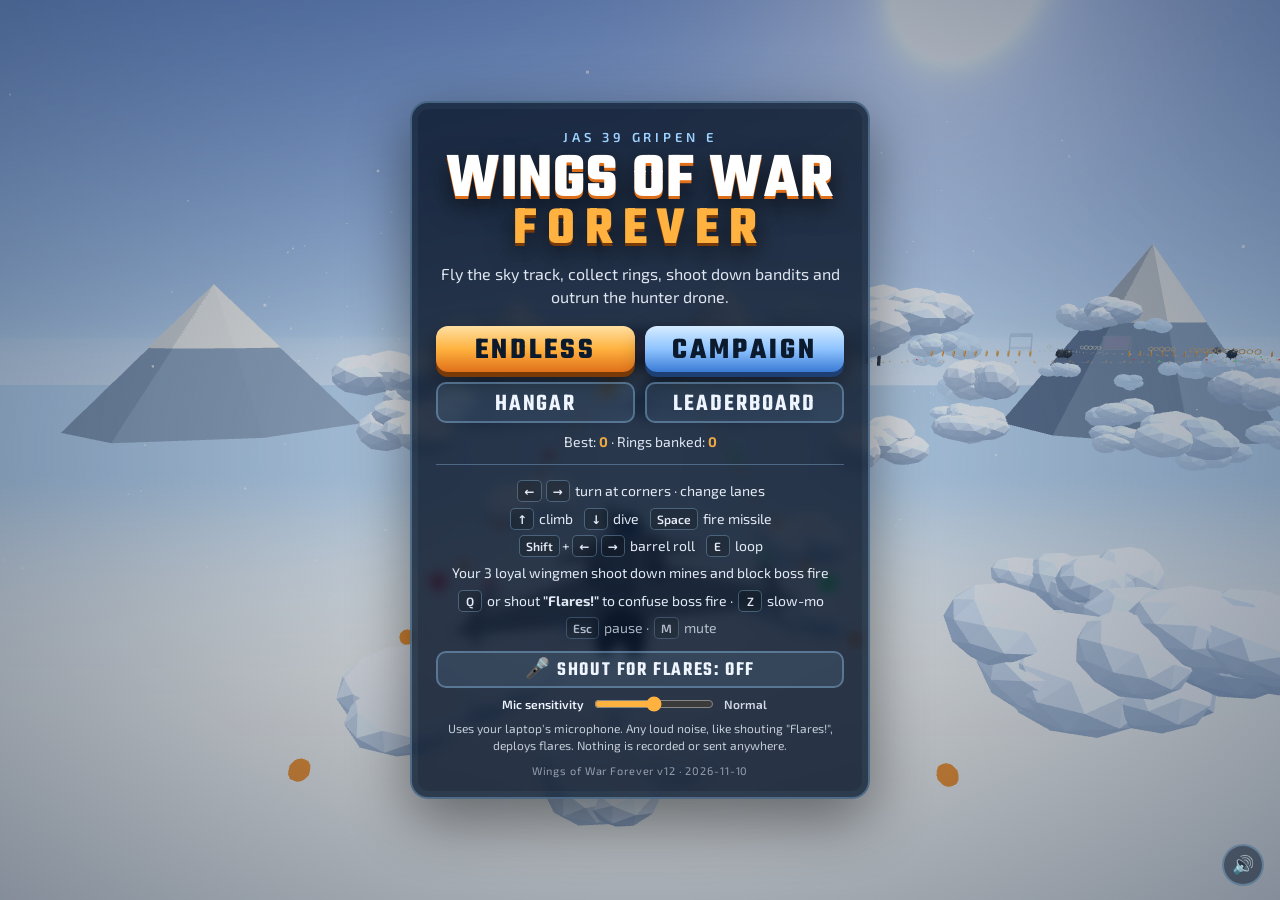
==== commit 1126349d: "v12: Esc hint in game, lane changes near corners, reliable shout for flares, version numbers - In-ga" ====
--- a/index.html
+++ b/index.html
@@ -18,6 +18,7 @@
   </div>
   <div class="hud-right">
     <div class="coins"><span class="coin-ico"></span><span id="coins">0</span></div>
+    <span class="esc-hint"><kbd>Esc</kbd> pause</span>
     <button id="pauseBtn" class="icon-btn" aria-label="Pause">❚❚</button>
   </div>
   <button id="flareBtn" class="flare-btn" aria-label="Deploy flares"><span class="fl-name">Flares</span><span class="fl-sub" id="flareSub">Q · tap</span><span class="fl-slow" id="slowSub">Slow-mo ready</span><i id="flareFill"></i></button>
@@ -75,9 +76,11 @@
     </div>
     <div class="voice-row">
       <button id="voiceBtn" class="mid-btn">🎤 Shout for flares: off</button>
+      <div class="mic-test hidden" id="micTest"><b id="micTestBar"><i></i><u></u></b><span id="micTestMsg">Shout to test the microphone</span></div>
       <label class="sens">Mic sensitivity <input type="range" id="micSens" min="1" max="5" step="1" value="3"><span id="micSensVal">Normal</span></label>
       <div class="voice-info" id="voiceInfo">Uses your laptop's microphone. Any loud noise, like shouting "Flares!", deploys flares. Nothing is recorded or sent anywhere.</div>
     </div>
+    <div class="ver" title="Version"></div>
   </div>
 </div>
 
@@ -130,6 +133,7 @@
     <h2>Paused</h2>
     <button id="resumeBtn" class="big-btn">Resume</button>
     <button id="quitBtn" class="link-btn">Back to menu</button>
+    <div class="ver"></div>
   </div>
 </div>
 
@@ -155,6 +159,7 @@
     <button id="againBtn" class="big-btn">Fly again</button>
     <button id="overBoardBtn" class="link-btn">Leaderboard</button>
     <button id="menuBtn" class="link-btn">Menu</button>
+    <div class="ver"></div>
   </div>
 </div>
 
--- a/game/style.css
+++ b/game/style.css
@@ -288,3 +288,15 @@
 .skip-btn:hover { border-color: var(--accent); }
 #fade { position: fixed; inset: 0; z-index: 9; background: #000; opacity: 0; pointer-events: none; transition: opacity .45s; }
 #fade.on { opacity: 1; }
+
+/* in-game Esc hint (the fakeout), menu mic test, version tag */
+.esc-hint { font-size: 12px; font-weight: 700; opacity: .85; text-shadow: 0 1px 0 #0009; white-space: nowrap; }
+.esc-hint kbd { margin: 0 2px 0 0; }
+.mic-test { display: flex; align-items: center; justify-content: center; gap: 10px; font-size: 12.5px; font-weight: 700; }
+.mic-test b { position: relative; width: 150px; height: 8px; border-radius: 4px; background: #0006; overflow: hidden; }
+.mic-test b i { display: block; height: 100%; width: 0; background: #6cff9e; }
+.mic-test b i.hot { background: #ffd27a; }
+.mic-test b u { position: absolute; top: 0; bottom: 0; width: 2px; background: #ffd27a; left: 60%; }
+.mic-test.heard span { color: #6cff9e; }
+.ver { margin-top: 10px; font-size: 11px; letter-spacing: .08em; opacity: .55; }
+@media (max-width: 420px) { .esc-hint { display: none; } }
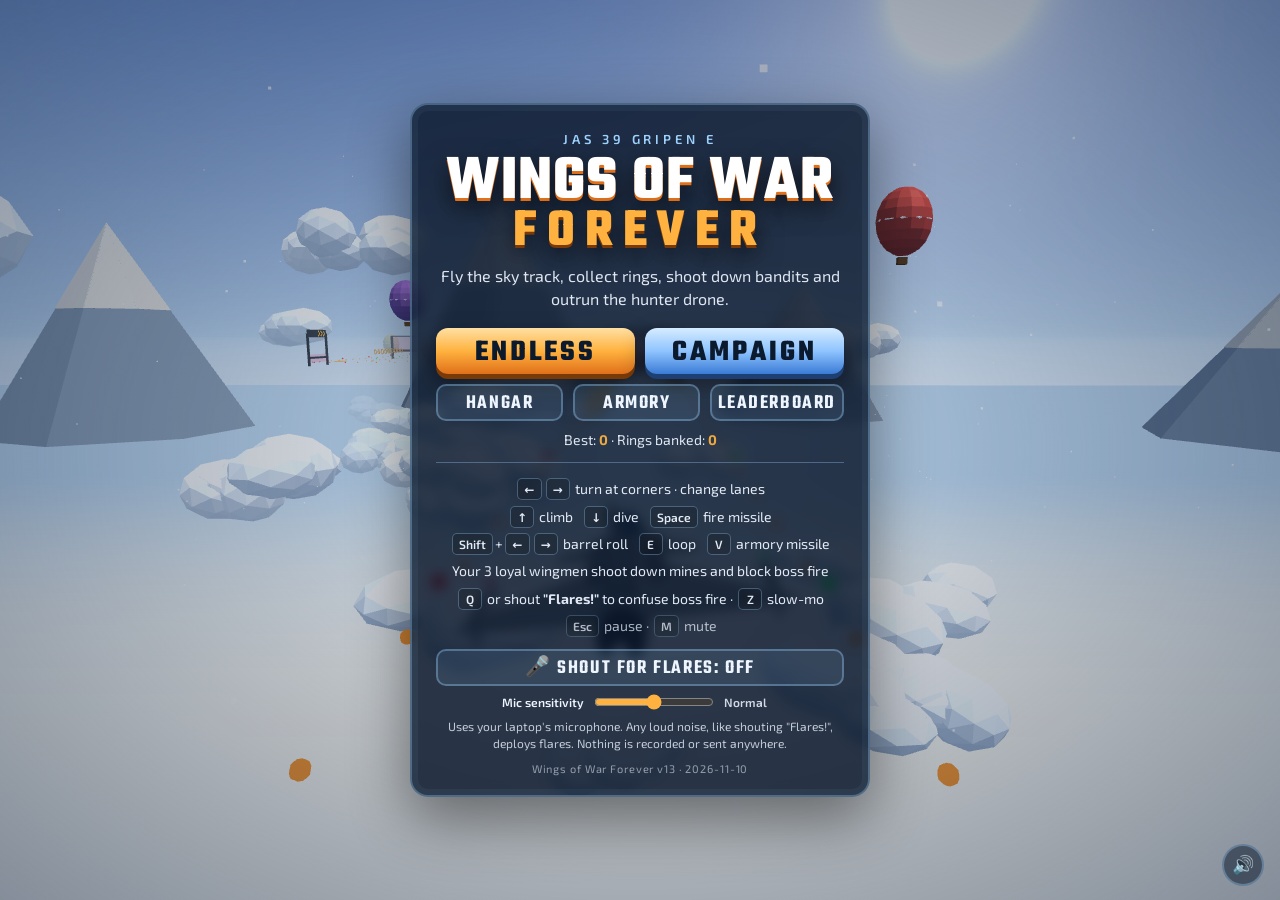
==== commit b81a7b15: "v13: Armory with five extra missiles fired with V, and the bottom-left HUD overlap fixed - Armory sh" ====
--- a/index.html
+++ b/index.html
@@ -21,8 +21,11 @@
     <span class="esc-hint"><kbd>Esc</kbd> pause</span>
     <button id="pauseBtn" class="icon-btn" aria-label="Pause">❚❚</button>
   </div>
-  <button id="flareBtn" class="flare-btn" aria-label="Deploy flares"><span class="fl-name">Flares</span><span class="fl-sub" id="flareSub">Q · tap</span><span class="fl-slow" id="slowSub">Slow-mo ready</span><i id="flareFill"></i></button>
-  <div id="micBadge" class="mic-badge hidden" title="Listening for voice commands"><span class="dot"></span><span id="micLabel">Mic</span><b id="micLevel"><i></i><u id="micThr"></u></b></div>
+  <div id="bottomLeft" class="bottom-left">
+    <button id="flareBtn" class="flare-btn" aria-label="Deploy flares"><span class="fl-name">Flares</span><span class="fl-sub" id="flareSub">Q · tap</span><span class="fl-slow" id="slowSub">Slow-mo ready</span><i id="flareFill"></i></button>
+    <button id="specialBtn" class="special-btn hidden" aria-label="Fire armory missile"><span class="sp-name" id="spName">Missile</span><span class="sp-sub" id="spSub">V · 0 left</span><span class="sp-pips" id="spPips"></span><i id="spFill"></i></button>
+    <div id="micBadge" class="mic-badge hidden" title="Listening for shouts"><span class="dot"></span><span id="micLabel">Mic</span><b id="micLevel"><i></i><u id="micThr"></u></b></div>
+  </div>
   <div id="ammo"><span class="msl" id="mslL"></span><span class="loop-ico" id="loopIco">E</span><span class="msl" id="mslR"></span></div>
   <div id="topCenter">
     <div id="wingmen" title="Loyal wingmen: each one shoots down a mine you would have hit"><span class="lbl">Wingmen</span><span id="wmIcons" class="wm-icons"></span></div>
@@ -60,15 +63,16 @@
       <button id="playBtn" class="big-btn">Endless</button>
       <button id="campaignBtn" class="big-btn alt">Campaign</button>
     </div>
-    <div class="row-btns">
+    <div class="row-btns three">
       <button id="hangarBtn" class="mid-btn">Hangar</button>
+      <button id="armoryBtn" class="mid-btn">Armory</button>
       <button id="boardBtn" class="mid-btn">Leaderboard</button>
     </div>
     <div class="best">Best: <b id="bestMenu">0</b> · Rings banked: <b id="bankMenu">0</b></div>
     <div class="controls">
       <div><kbd>←</kbd><kbd>→</kbd> turn at corners · change lanes</div>
       <div><kbd>↑</kbd> climb &nbsp; <kbd>↓</kbd> dive &nbsp; <kbd>Space</kbd> fire missile</div>
-      <div><kbd>Shift</kbd>+<kbd>←</kbd><kbd>→</kbd> barrel roll &nbsp; <kbd>E</kbd> loop</div>
+      <div><kbd>Shift</kbd>+<kbd>←</kbd><kbd>→</kbd> barrel roll &nbsp; <kbd>E</kbd> loop &nbsp; <kbd>V</kbd> armory missile</div>
       <div>Your 3 loyal wingmen shoot down mines and block boss fire</div>
       <div class="touch-only">Phone: swipe to steer, climb and dive · tap to fire</div>
       <div><kbd>Q</kbd> or shout <b>"Flares!"</b> to confuse boss fire · <kbd>Z</kbd> slow-mo</div>
@@ -90,6 +94,17 @@
     <h2>Leaderboard</h2>
     <ol id="boardList" class="board"></ol>
     <button id="boardBack" class="big-btn">Back</button>
+  </div>
+</div>
+
+<div id="armory" class="screen hidden">
+  <div class="panel">
+    <div class="kicker">Extra firepower for boss fights</div>
+    <h2>Armory</h2>
+    <div class="best">Rings banked: <b id="armoryBank">0</b></div>
+    <div id="armoryList" class="armory"></div>
+    <p class="armory-note">Your standard missiles (Space) always stay on the jet and do 1× damage. The equipped armory missile is carried as well and fires with <kbd>V</kbd>. Rounds refill every run and every level.</p>
+    <button id="armoryBack" class="big-btn">Back</button>
   </div>
 </div>
 
--- a/game/style.css
+++ b/game/style.css
@@ -300,3 +300,49 @@
 .mic-test.heard span { color: #6cff9e; }
 .ver { margin-top: 10px; font-size: 11px; letter-spacing: .08em; opacity: .55; }
 @media (max-width: 420px) { .esc-hint { display: none; } }
+
+/* ---------- bottom-left HUD group (fixes the overlap) ---------- */
+.bottom-left {
+  position: absolute; left: 16px; bottom: max(16px, env(safe-area-inset-bottom));
+  display: flex; align-items: flex-end; gap: 10px; flex-wrap: wrap; max-width: calc(50% - 90px);
+}
+.bottom-left .flare-btn { position: relative; left: auto; bottom: auto; }
+.bottom-left .mic-badge { position: static; left: auto; bottom: auto; margin-bottom: 6px; max-width: 220px; }
+.special-btn {
+  position: relative; pointer-events: auto; cursor: pointer; min-width: 112px; padding: 6px 12px 4px; border-radius: 12px; overflow: hidden;
+  border: 2px solid var(--sp, #ff7a3d); background: rgba(12, 26, 46, 0.6); color: #fff; text-align: left; display: flex; flex-direction: column;
+}
+.special-btn .sp-name { font-family: var(--display); font-size: 26px; line-height: 1; font-weight: 700; letter-spacing: .06em; text-transform: uppercase; color: var(--sp, #ff7a3d); position: relative; z-index: 1; }
+.special-btn .sp-sub { font-size: 11px; font-weight: 600; opacity: .9; position: relative; z-index: 1; }
+.special-btn .sp-pips { display: flex; gap: 3px; margin-top: 3px; position: relative; z-index: 1; }
+.special-btn .sp-pips b { width: 8px; height: 8px; border-radius: 2px; background: var(--sp, #ff7a3d); }
+.special-btn .sp-pips b.used { background: #ffffff30; }
+.special-btn i { position: absolute; left: 0; bottom: 0; height: 100%; width: 0; background: #ffffff18; }
+.special-btn.empty { border-color: #ffffff40; } .special-btn.empty .sp-name { color: #ffffff70; }
+@media (max-width: 700px) {
+  .bottom-left { flex-direction: column-reverse; align-items: flex-start; max-width: 46vw; gap: 6px; }
+  .bottom-left .mic-badge { max-width: 42vw; margin: 0; }
+  .flare-btn, .special-btn { min-width: 0; }
+  .flare-btn .fl-name, .special-btn .sp-name { font-size: 22px; }
+}
+
+/* ---------- armory ---------- */
+.row-btns.three { grid-template-columns: 1fr 1fr 1fr; }
+.row-btns.three .mid-btn { font-size: 20px; padding-left: 6px; padding-right: 6px; }
+.armory { display: flex; flex-direction: column; gap: 8px; margin: 8px 0 10px; text-align: left; }
+.arm-card { display: grid; grid-template-columns: 64px 1fr auto; gap: 12px; align-items: center; background: #0003; border-radius: 12px; padding: 8px 10px; }
+.arm-card.equipped { outline: 2px solid var(--accent); }
+.arm-icon { position: relative; height: 18px; border-radius: 9px 4px 4px 9px; background: linear-gradient(90deg, var(--c) 0 28%, #eef2f6 28% 88%, #9aa3ab 88%); box-shadow: 0 0 10px var(--c); }
+.arm-icon::before, .arm-icon::after { content: ""; position: absolute; right: 2px; width: 10px; height: 8px; background: #9aa3ab; }
+.arm-icon::before { top: -6px; clip-path: polygon(0 100%, 100% 0, 100% 100%); } .arm-icon::after { bottom: -6px; clip-path: polygon(0 0, 100% 0, 100% 100%); }
+.arm-name { font-family: var(--display); font-size: 26px; line-height: .95; font-weight: 600; }
+.arm-desc { font-size: 12px; opacity: .82; line-height: 1.35; }
+.arm-stats { display: flex; flex-wrap: wrap; gap: 4px 10px; margin-top: 3px; font-size: 11.5px; font-weight: 700; }
+.arm-stats .dmg { color: var(--c); }
+.arm-card .mid-btn { font-size: 19px; white-space: nowrap; }
+.armory-note { font-size: 12px; opacity: .8; line-height: 1.45; margin: 0 0 10px; }
+@media (max-width: 420px) { .arm-card { grid-template-columns: 44px 1fr; } .arm-card .mid-btn { grid-column: 1 / -1; } }
+/* phones: the missile rack moves beside the mute button so it never sits under the Flares button */
+@media (max-width: 700px) {
+  #ammo { left: auto; right: 70px; transform: none; bottom: calc(max(16px, env(safe-area-inset-bottom)) + 14px); }
+}
